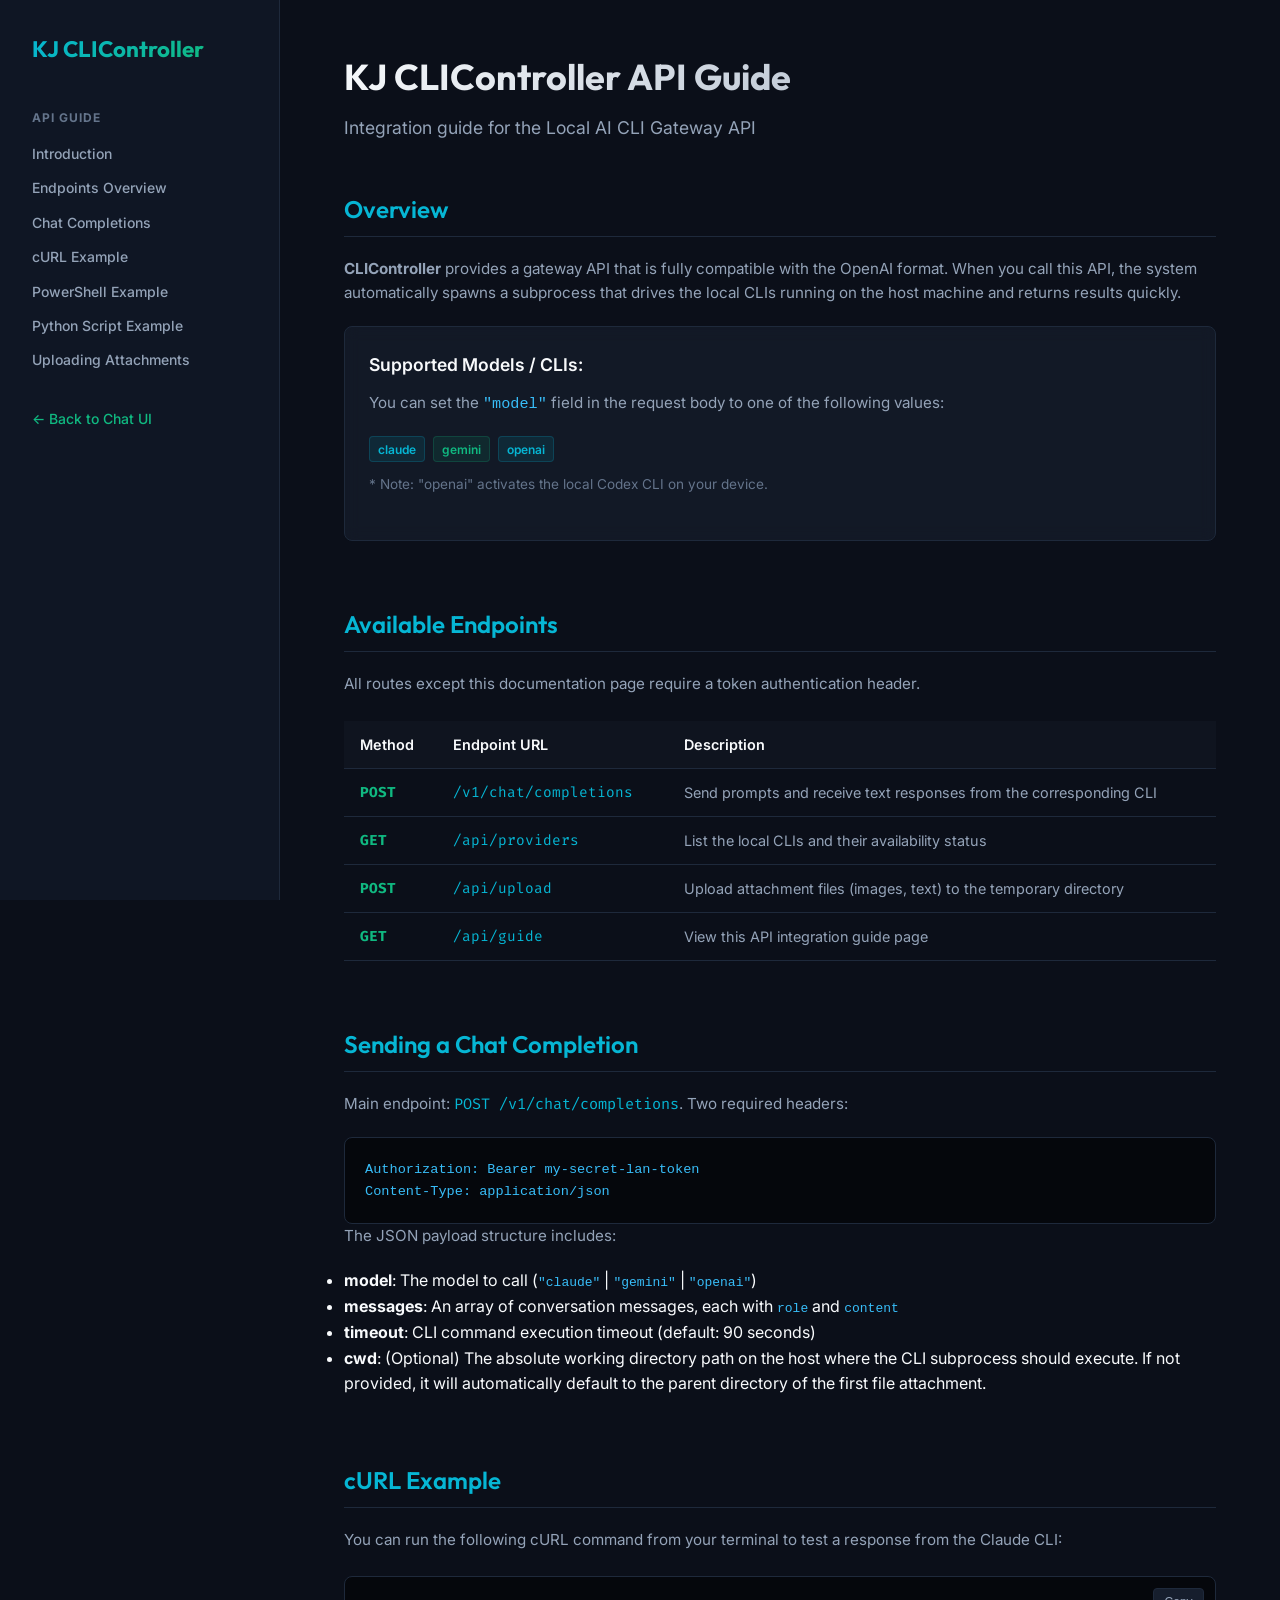
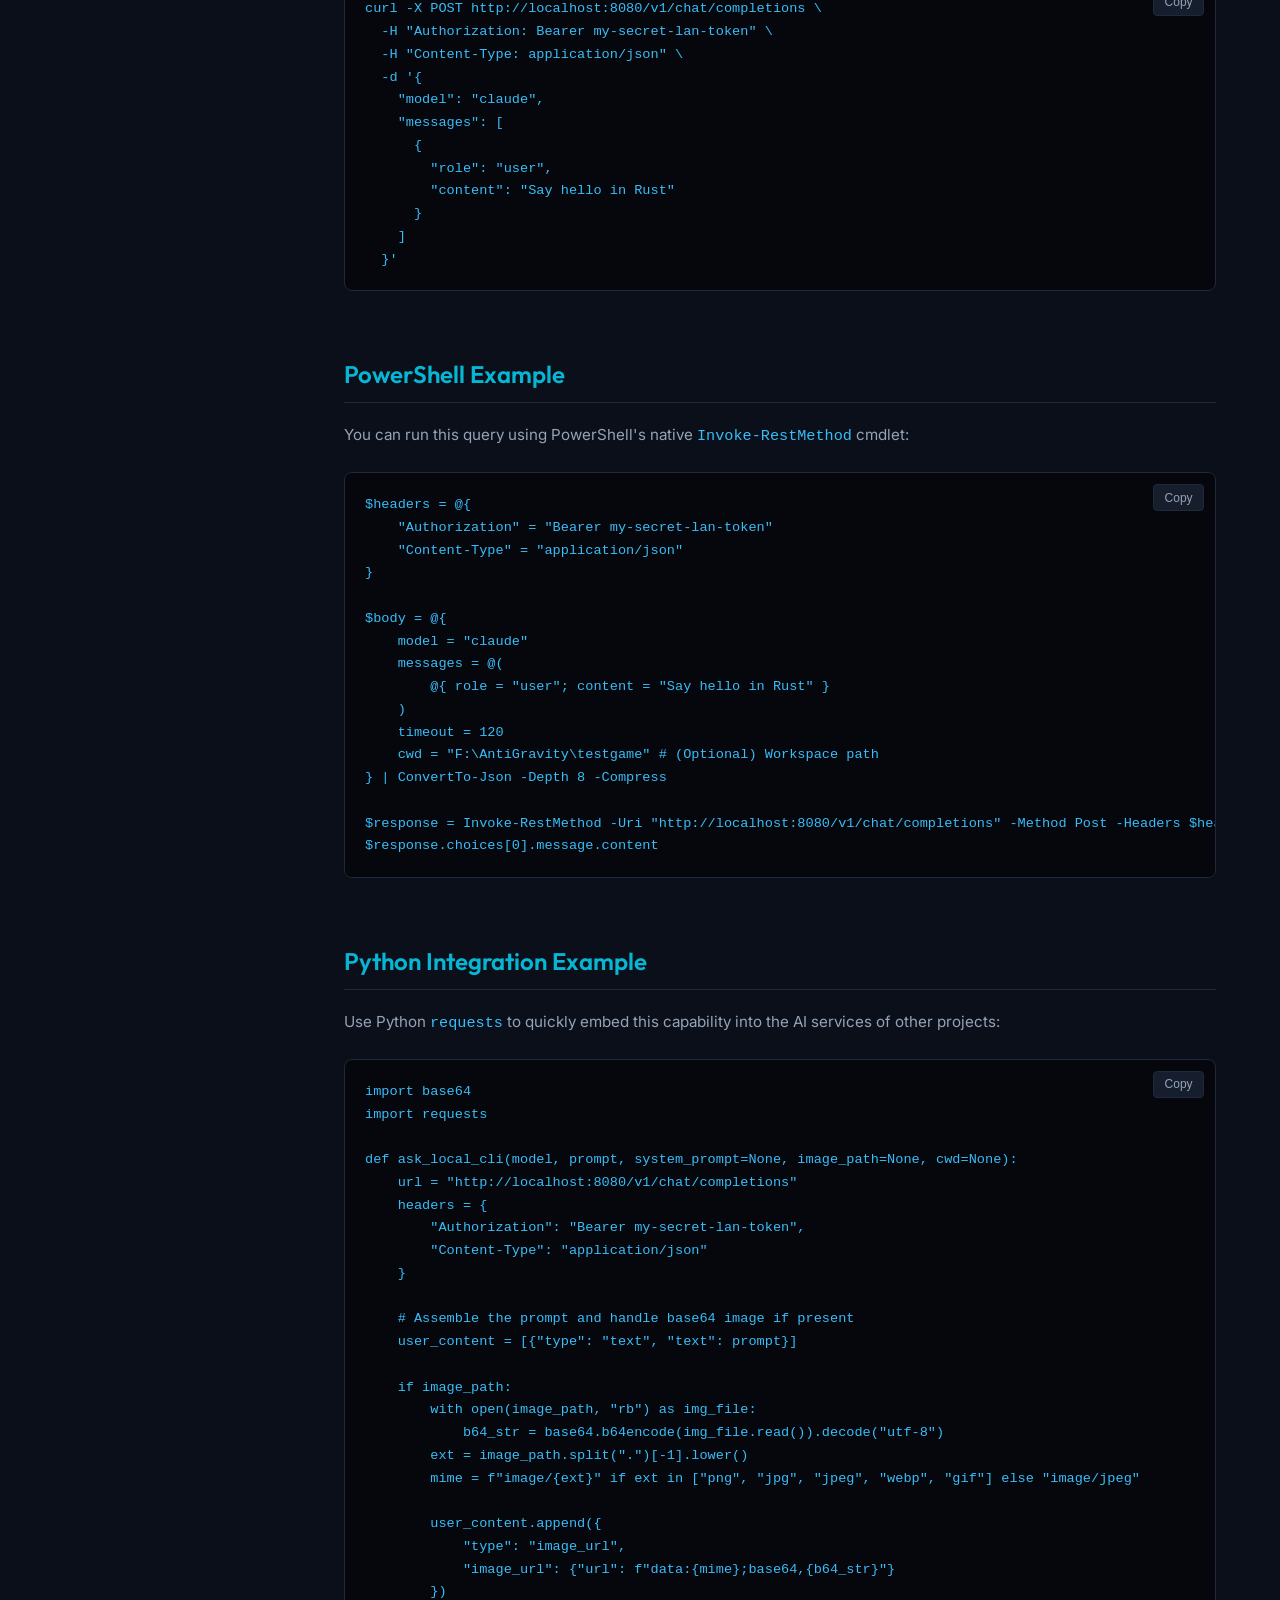
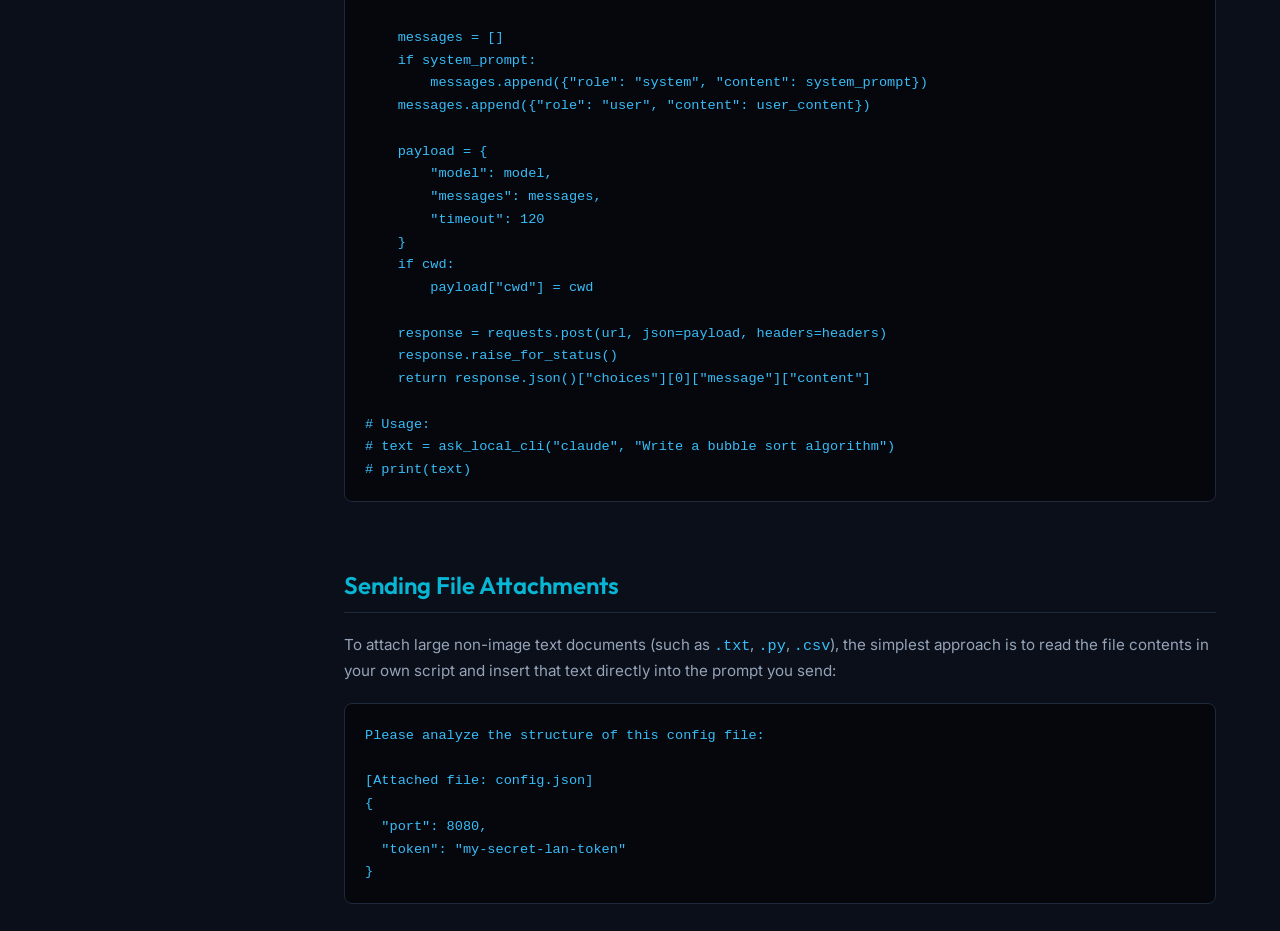
==== static/guide.html @ fc9ebfde "initial commit: Local AI CLI Gateway with embedded static assets" ====
<!DOCTYPE html>
<html lang="en">
<head>
    <meta charset="UTF-8">
    <meta name="viewport" content="width=device-width, initial-scale=1.0">
    <title>KJ CLIController - API Usage Guide</title>
    <!-- Modern Fonts -->
    <link rel="preconnect" href="https://fonts.googleapis.com">
    <link rel="preconnect" href="https://fonts.gstatic.com" crossorigin>
    <link href="https://fonts.googleapis.com/css2?family=Fira+Code:wght@400;600&family=Inter:wght@400;500;600;700&family=Outfit:wght@600;700&display=swap" rel="stylesheet">
    
    <style>
        :root {
            --bg-main: #0b0f19;
            --bg-sidebar: #0f1624;
            --bg-card: rgba(30, 41, 59, 0.4);
            --border-color: #1e293b;
            --text-primary: #f8fafc;
            --text-secondary: #94a3b8;
            --text-muted: #64748b;
            
            --accent-cyan: #06b6d4;
            --accent-cyan-hover: #0891b2;
            --accent-green: #10b981;
            
            --font-sans: 'Inter', sans-serif;
            --font-display: 'Outfit', sans-serif;
            --font-mono: 'Fira Code', monospace;
        }

        * {
            box-sizing: border-box;
            margin: 0;
            padding: 0;
        }

        body {
            background-color: var(--bg-main);
            color: var(--text-primary);
            font-family: var(--font-sans);
            line-height: 1.6;
            display: flex;
            min-height: 100vh;
        }

        /* ── Sidebar ── */
        .sidebar {
            background-color: var(--bg-sidebar);
            border-right: 1px solid var(--border-color);
            width: 280px;
            padding: 2rem;
            position: fixed;
            top: 0;
            bottom: 0;
            left: 0;
            overflow-y: auto;
        }

        .brand {
            margin-bottom: 2.5rem;
        }

        .logo {
            font-family: var(--font-display);
            font-size: 1.4rem;
            font-weight: 700;
            background: linear-gradient(135deg, #06b6d4 0%, #10b981 100%);
            -webkit-background-clip: text;
            -webkit-text-fill-color: transparent;
        }

        .menu-title {
            color: var(--text-muted);
            font-size: 0.75rem;
            font-weight: 700;
            text-transform: uppercase;
            letter-spacing: 0.08em;
            margin-bottom: 1rem;
        }

        .nav-links {
            display: flex;
            flex-direction: column;
            gap: 0.75rem;
        }

        .nav-link {
            color: var(--text-secondary);
            text-decoration: none;
            font-size: 0.875rem;
            font-weight: 500;
            transition: color 0.2s ease;
        }

        .nav-link:hover {
            color: var(--accent-cyan);
        }

        /* ── Main Content Space ── */
        .main-content {
            margin-left: 280px;
            padding: 3rem 4rem;
            max-width: 1000px;
            width: calc(100% - 280px);
        }

        h1 {
            font-family: var(--font-display);
            font-size: 2.25rem;
            font-weight: 700;
            margin-bottom: 0.5rem;
            background: linear-gradient(135deg, #f8fafc 0%, #94a3b8 100%);
            -webkit-background-clip: text;
            -webkit-text-fill-color: transparent;
        }

        .subtitle {
            color: var(--text-secondary);
            font-size: 1.1rem;
            margin-bottom: 3rem;
        }

        section {
            margin-bottom: 4rem;
            scroll-margin-top: 2rem;
        }

        h2 {
            font-family: var(--font-display);
            font-size: 1.5rem;
            font-weight: 600;
            margin-bottom: 1.25rem;
            border-bottom: 1px solid var(--border-color);
            padding-bottom: 0.5rem;
            color: var(--accent-cyan);
        }

        p {
            color: var(--text-secondary);
            margin-bottom: 1.25rem;
            font-size: 0.95rem;
        }

        /* ── Cards & Tables ── */
        .card {
            background: var(--bg-card);
            border: 1px solid var(--border-color);
            border-radius: 8px;
            padding: 1.5rem;
            margin-bottom: 1.5rem;
            backdrop-filter: blur(8px);
        }

        .card h3 {
            font-size: 1.1rem;
            font-weight: 600;
            margin-bottom: 0.75rem;
        }

        .badge-list {
            display: flex;
            gap: 0.5rem;
            margin-top: 0.5rem;
        }

        .badge {
            background-color: rgba(6, 182, 212, 0.1);
            border: 1px solid rgba(6, 182, 212, 0.2);
            color: var(--accent-cyan);
            border-radius: 4px;
            font-size: 0.75rem;
            font-weight: 600;
            padding: 0.15rem 0.5rem;
        }

        .badge.green {
            background-color: rgba(16, 185, 129, 0.1);
            border: 1px solid rgba(16, 185, 129, 0.2);
            color: var(--accent-green);
        }

        /* ── Code Blocks ── */
        .code-container {
            position: relative;
            margin: 1.5rem 0;
        }

        pre {
            background-color: #05070c;
            border: 1px solid var(--border-color);
            border-radius: 8px;
            padding: 1.25rem;
            overflow-x: auto;
            font-family: var(--font-mono);
            font-size: 0.85rem;
        }

        code {
            color: #38bdf8;
        }

        .copy-btn {
            position: absolute;
            top: 0.75rem;
            right: 0.75rem;
            background: rgba(30, 41, 59, 0.7);
            border: 1px solid var(--border-color);
            color: var(--text-secondary);
            border-radius: 4px;
            padding: 0.35rem 0.65rem;
            font-size: 0.75rem;
            cursor: pointer;
            transition: all 0.2s ease;
        }

        .copy-btn:hover {
            color: var(--text-primary);
            background: var(--border-color);
        }

        /* Table formatting */
        table {
            width: 100%;
            border-collapse: collapse;
            margin: 1.5rem 0;
        }

        th, td {
            text-align: left;
            padding: 0.75rem 1rem;
            border-bottom: 1px solid var(--border-color);
            font-size: 0.9rem;
        }

        th {
            color: var(--text-primary);
            font-weight: 600;
            background-color: rgba(30, 41, 59, 0.2);
        }

        td {
            color: var(--text-secondary);
        }

        .method {
            font-family: var(--font-mono);
            font-weight: 700;
            color: var(--accent-green);
        }

        .url {
            font-family: var(--font-mono);
            color: var(--accent-cyan);
        }
    </style>
</head>
<body>

    <!-- ── Sidebar Navigation ── -->
    <div class="sidebar">
        <div class="brand">
            <span class="logo">KJ CLIController</span>
        </div>
        <div class="menu-title">API Guide</div>
        <div class="nav-links">
            <a href="#intro" class="nav-link">Introduction</a>
            <a href="#endpoints" class="nav-link">Endpoints Overview</a>
            <a href="#chat-completions" class="nav-link">Chat Completions</a>
            <a href="#curl-example" class="nav-link">cURL Example</a>
            <a href="#powershell-example" class="nav-link">PowerShell Example</a>
            <a href="#python-example" class="nav-link">Python Script Example</a>
            <a href="#file-attachments" class="nav-link">Uploading Attachments</a>
            <a href="/" class="nav-link" style="margin-top: 1.5rem; color: var(--accent-green);">← Back to Chat UI</a>
        </div>
    </div>

    <!-- ── Main Documentation Area ── -->
    <div class="main-content">
        <h1>KJ CLIController API Guide</h1>
        <div class="subtitle">Integration guide for the Local AI CLI Gateway API</div>

        <!-- ── Section: Intro ── -->
        <section id="intro">
            <h2>Overview</h2>
            <p>
                <strong>CLIController</strong> provides a gateway API that is fully compatible with the OpenAI format. When you call this API, the system automatically spawns a subprocess that drives the local CLIs running on the host machine and returns results quickly.
            </p>
            <div class="card">
                <h3>Supported Models / CLIs:</h3>
                <p>You can set the <code>"model"</code> field in the request body to one of the following values:</p>
                <div class="badge-list">
                    <span class="badge">claude</span>
                    <span class="badge green">gemini</span>
                    <span class="badge">openai</span>
                </div>
                <p style="margin-top: 0.75rem; font-size: 0.85rem; color: var(--text-muted);">
                    * Note: "openai" activates the local Codex CLI on your device.
                </p>
            </div>
        </section>

        <!-- ── Section: Endpoints ── -->
        <section id="endpoints">
            <h2>Available Endpoints</h2>
            <p>All routes except this documentation page require a token authentication header.</p>
            <table>
                <thead>
                    <tr>
                        <th>Method</th>
                        <th>Endpoint URL</th>
                        <th>Description</th>
                    </tr>
                </thead>
                <tbody>
                    <tr>
                        <td class="method">POST</td>
                        <td class="url">/v1/chat/completions</td>
                        <td>Send prompts and receive text responses from the corresponding CLI</td>
                    </tr>
                    <tr>
                        <td class="method">GET</td>
                        <td class="url">/api/providers</td>
                        <td>List the local CLIs and their availability status</td>
                    </tr>
                    <tr>
                        <td class="method">POST</td>
                        <td class="url">/api/upload</td>
                        <td>Upload attachment files (images, text) to the temporary directory</td>
                    </tr>
                    <tr>
                        <td class="method">GET</td>
                        <td class="url">/api/guide</td>
                        <td>View this API integration guide page</td>
                    </tr>
                </tbody>
            </table>
        </section>

        <!-- ── Section: Chat Completions ── -->
        <section id="chat-completions">
            <h2>Sending a Chat Completion</h2>
            <p>
                Main endpoint: <code class="url">POST /v1/chat/completions</code>. Two required headers:
            </p>
            <pre><code>Authorization: Bearer my-secret-lan-token
Content-Type: application/json</code></pre>
            <p>The JSON payload structure includes:</p>
            <ul>
                <li><strong>model</strong>: The model to call (<code>"claude"</code> | <code>"gemini"</code> | <code>"openai"</code>)</li>
                <li><strong>messages</strong>: An array of conversation messages, each with <code>role</code> and <code>content</code></li>
                <li><strong>timeout</strong>: CLI command execution timeout (default: 90 seconds)</li>
                <li><strong>cwd</strong>: (Optional) The absolute working directory path on the host where the CLI subprocess should execute. If not provided, it will automatically default to the parent directory of the first file attachment.</li>
            </ul>
        </section>

        <!-- ── Section: cURL Example ── -->
        <section id="curl-example">
            <h2>cURL Example</h2>
            <p>You can run the following cURL command from your terminal to test a response from the Claude CLI:</p>
            
            <div class="code-container">
                <button class="copy-btn" onclick="copyCode('curl-code')">Copy</button>
                <pre><code id="curl-code">curl -X POST http://localhost:8080/v1/chat/completions \
  -H "Authorization: Bearer my-secret-lan-token" \
  -H "Content-Type: application/json" \
  -d '{
    "model": "claude",
    "messages": [
      {
        "role": "user",
        "content": "Say hello in Rust"
      }
    ]
  }'</code></pre>
            </div>
        </section>

        <!-- ── Section: PowerShell Example ── -->
        <section id="powershell-example">
            <h2>PowerShell Example</h2>
            <p>You can run this query using PowerShell's native <code>Invoke-RestMethod</code> cmdlet:</p>
            
            <div class="code-container">
                <button class="copy-btn" onclick="copyCode('powershell-code')">Copy</button>
                <pre><code id="powershell-code">$headers = @{
    "Authorization" = "Bearer my-secret-lan-token"
    "Content-Type" = "application/json"
}

$body = @{
    model = "claude"
    messages = @(
        @{ role = "user"; content = "Say hello in Rust" }
    )
    timeout = 120
    cwd = "F:\AntiGravity\testgame" # (Optional) Workspace path
} | ConvertTo-Json -Depth 8 -Compress

$response = Invoke-RestMethod -Uri "http://localhost:8080/v1/chat/completions" -Method Post -Headers $headers -Body $body
$response.choices[0].message.content</code></pre>
            </div>
        </section>

        <!-- ── Section: Python Example ── -->
        <section id="python-example">
            <h2>Python Integration Example</h2>
            <p>Use Python <code>requests</code> to quickly embed this capability into the AI services of other projects:</p>

            <div class="code-container">
                <button class="copy-btn" onclick="copyCode('python-code')">Copy</button>
                <pre><code id="python-code">import base64
import requests

def ask_local_cli(model, prompt, system_prompt=None, image_path=None, cwd=None):
    url = "http://localhost:8080/v1/chat/completions"
    headers = {
        "Authorization": "Bearer my-secret-lan-token",
        "Content-Type": "application/json"
    }
    
    # Assemble the prompt and handle base64 image if present
    user_content = [{"type": "text", "text": prompt}]
    
    if image_path:
        with open(image_path, "rb") as img_file:
            b64_str = base64.b64encode(img_file.read()).decode("utf-8")
        ext = image_path.split(".")[-1].lower()
        mime = f"image/{ext}" if ext in ["png", "jpg", "jpeg", "webp", "gif"] else "image/jpeg"
        
        user_content.append({
            "type": "image_url",
            "image_url": {"url": f"data:{mime};base64,{b64_str}"}
        })
        
    messages = []
    if system_prompt:
        messages.append({"role": "system", "content": system_prompt})
    messages.append({"role": "user", "content": user_content})
    
    payload = {
        "model": model,
        "messages": messages,
        "timeout": 120
    }
    if cwd:
        payload["cwd"] = cwd
    
    response = requests.post(url, json=payload, headers=headers)
    response.raise_for_status()
    return response.json()["choices"][0]["message"]["content"]

# Usage:
# text = ask_local_cli("claude", "Write a bubble sort algorithm")
# print(text)</code></pre>
            </div>
        </section>

        <!-- ── Section: Attachments ── -->
        <section id="file-attachments">
            <h2>Sending File Attachments</h2>
            <p>
                To attach large non-image text documents (such as <code>.txt</code>, <code>.py</code>, <code>.csv</code>), the simplest approach is to read the file contents in your own script and insert that text directly into the prompt you send:
            </p>
            <pre><code>Please analyze the structure of this config file:

[Attached file: config.json]
{
  "port": 8080,
  "token": "my-secret-lan-token"
}</code></pre>
        </section>
    </div>

    <!-- Copy action helper -->
    <script>
        function copyCode(elementId) {
            const codeText = document.getElementById(elementId).innerText;
            navigator.clipboard.writeText(codeText).then(() => {
                const btn = document.querySelector(`[onclick="copyCode('${elementId}')"]`);
                const originalText = btn.innerText;
                btn.innerText = "Copied!";
                btn.style.color = "var(--accent-green)";
                setTimeout(() => {
                    btn.innerText = originalText;
                    btn.style.color = "var(--text-secondary)";
                }, 2000);
            });
        }
    </script>
</body>
</html>
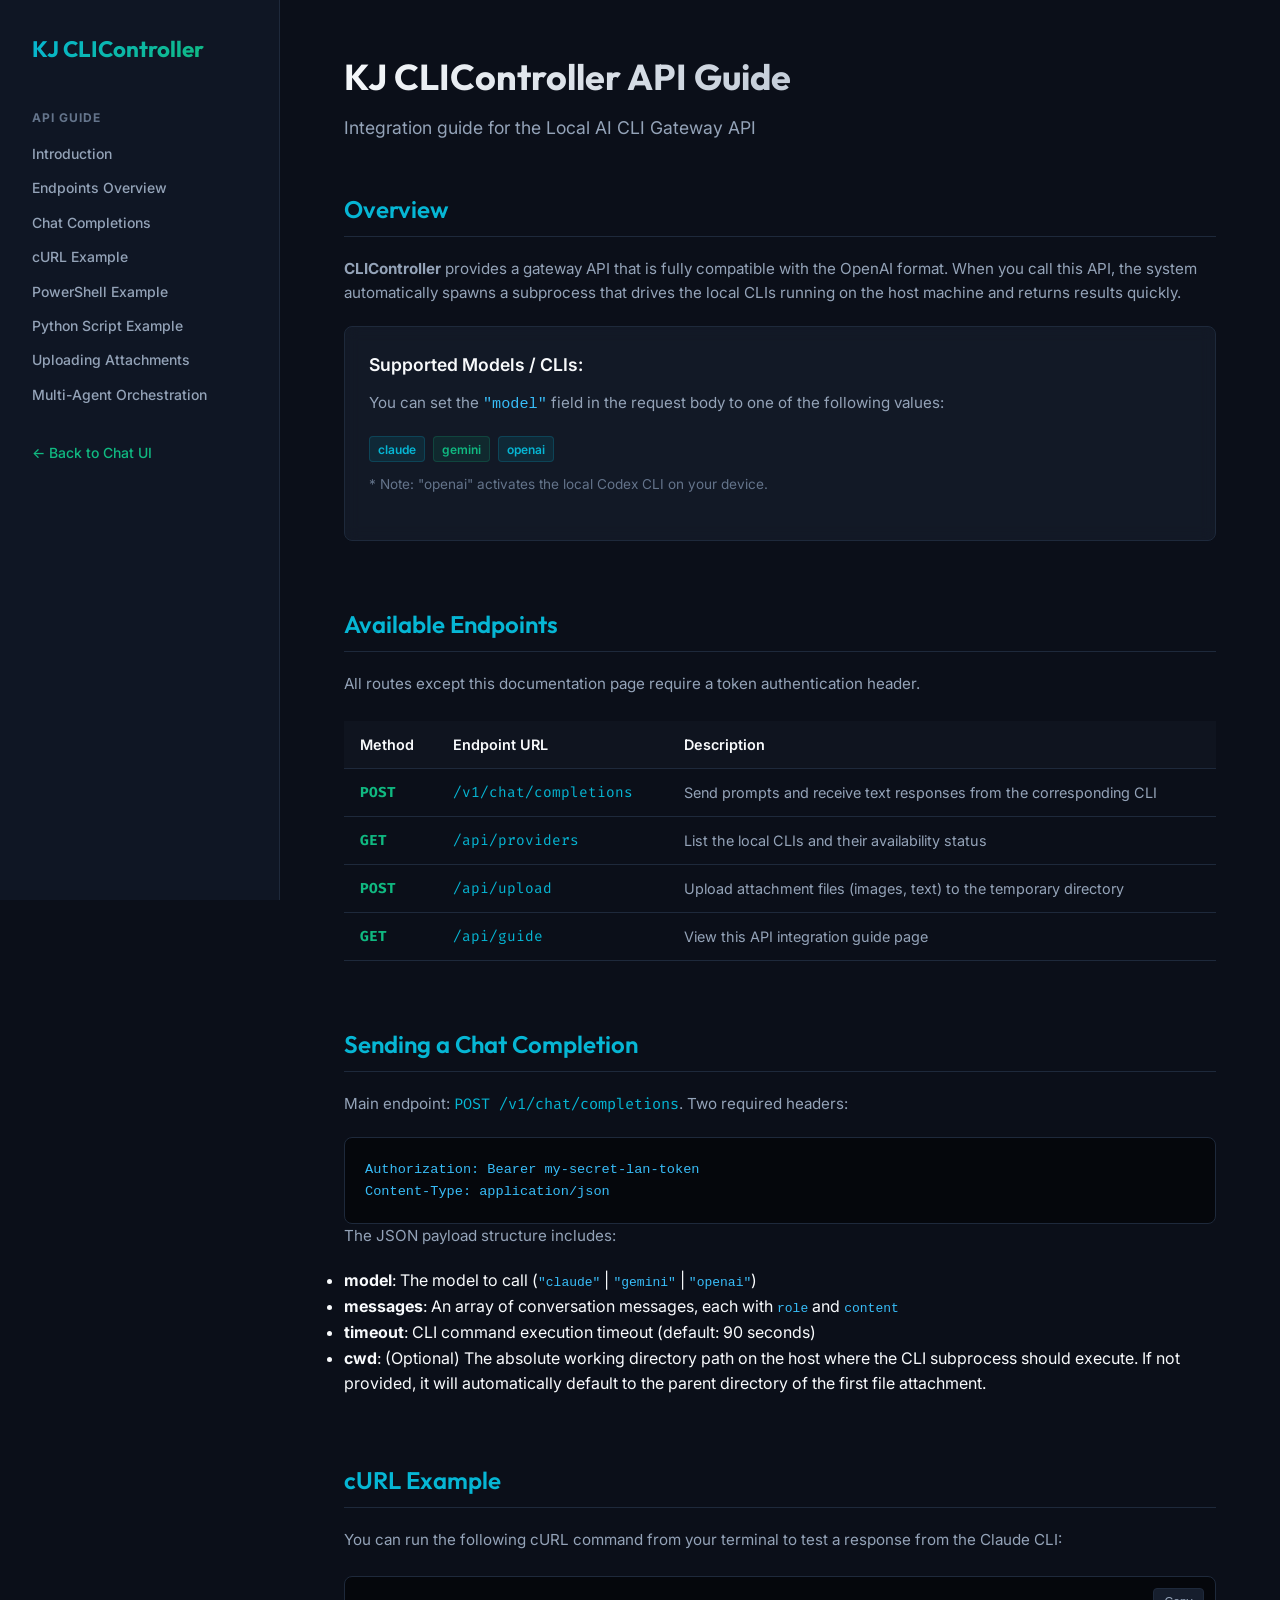
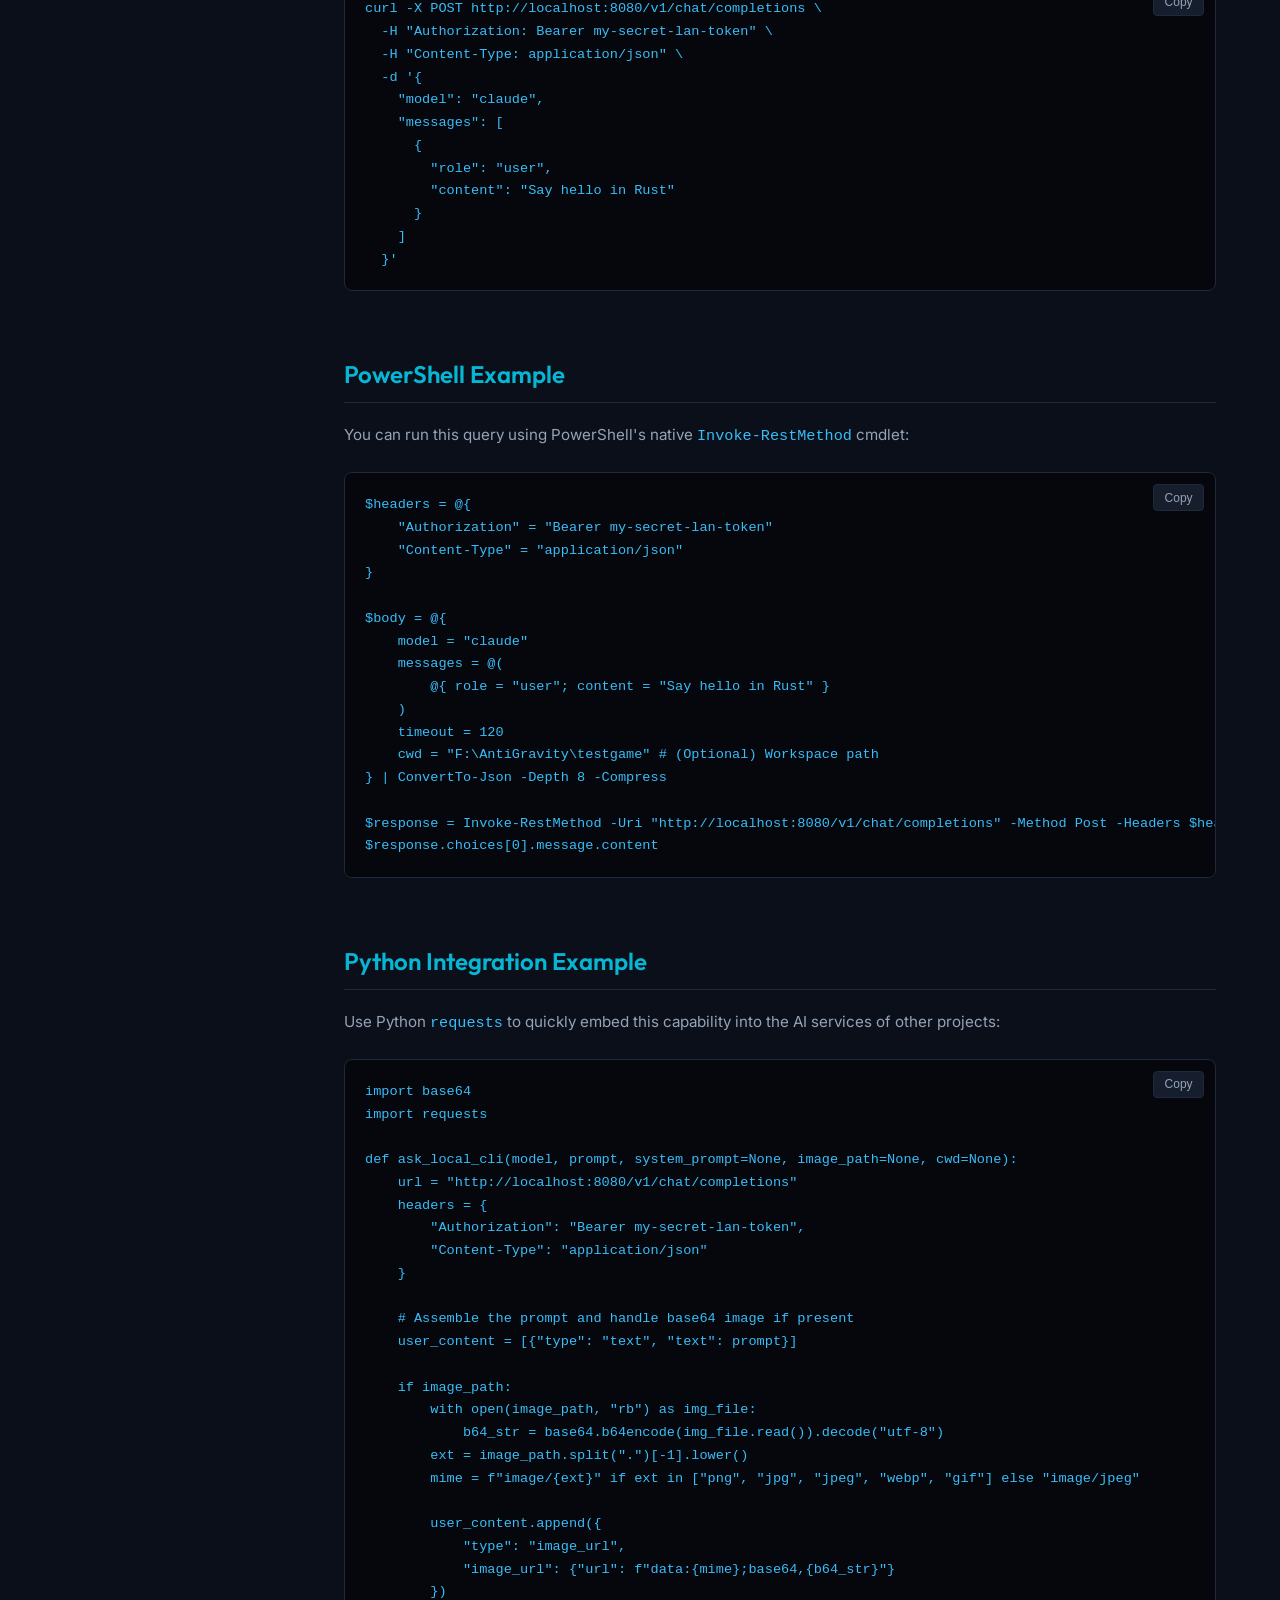
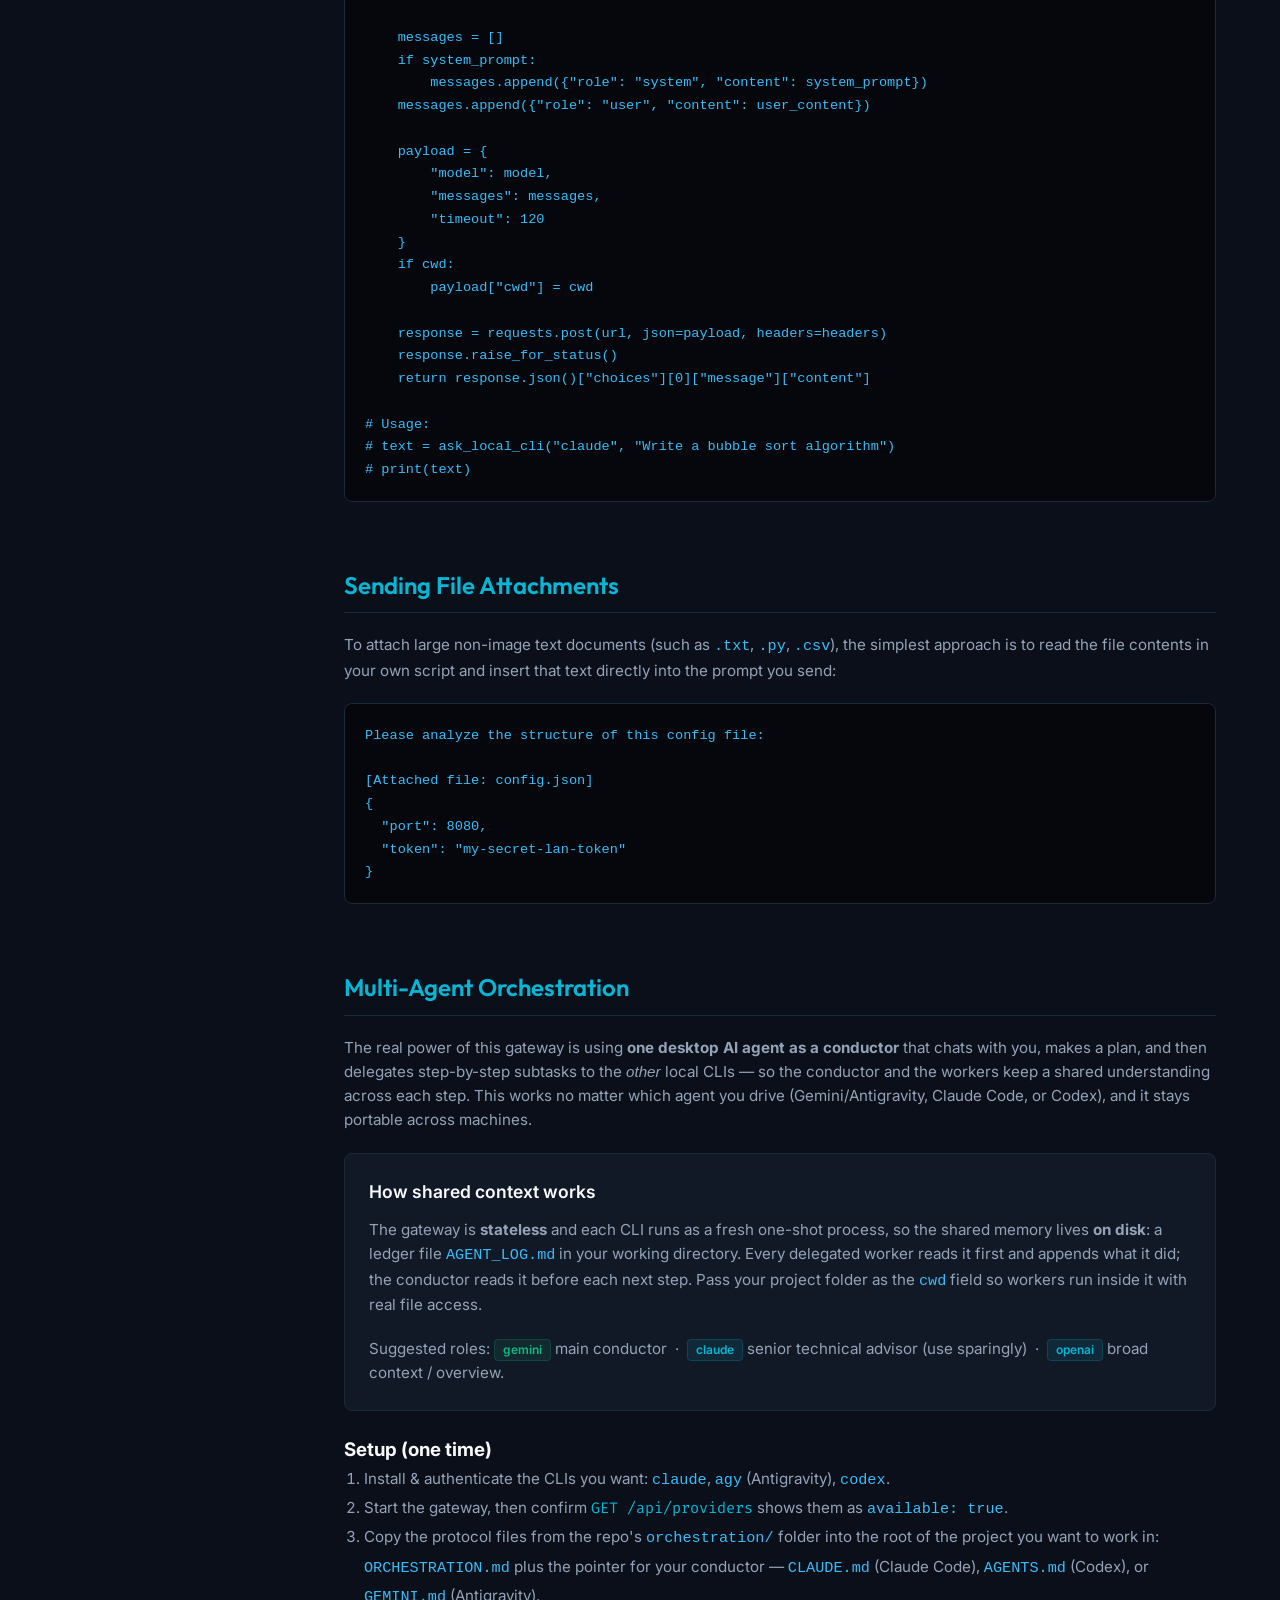
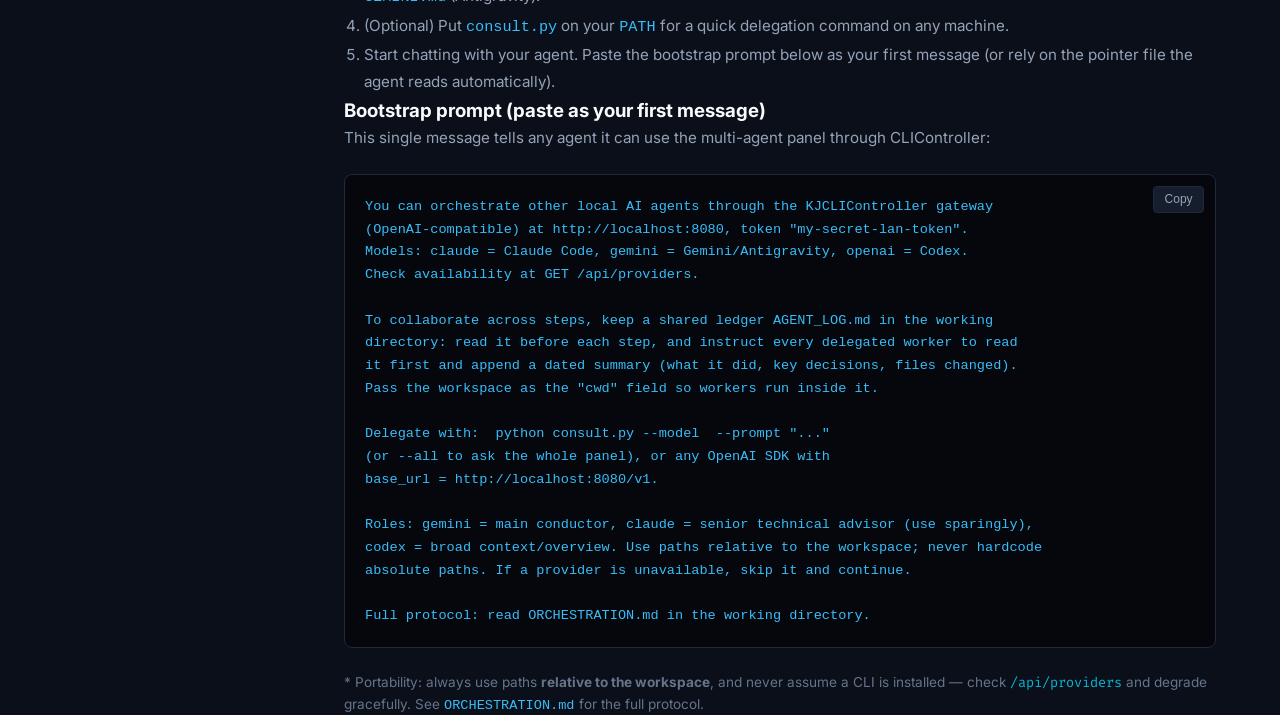
==== commit 7d2c1783: "Add multi-agent orchestration protocol, guide section, and bootstrap Add orchestration/ with a tool-" ====
--- a/static/guide.html
+++ b/static/guide.html
@@ -270,7 +270,8 @@
             <a href="#powershell-example" class="nav-link">PowerShell Example</a>
             <a href="#python-example" class="nav-link">Python Script Example</a>
             <a href="#file-attachments" class="nav-link">Uploading Attachments</a>
-            <a href="/" class="nav-link" style="margin-top: 1.5rem; color: var(--accent-green);">← Back to Chat UI</a>
+            <a href="#multi-agent" class="nav-link">Multi-Agent Orchestration</a>
+            <a href="/chat" class="nav-link" style="margin-top: 1.5rem; color: var(--accent-green);">← Back to Chat UI</a>
         </div>
     </div>
 
@@ -469,6 +470,62 @@
   "token": "my-secret-lan-token"
 }</code></pre>
         </section>
+
+        <!-- ── Section: Multi-Agent Orchestration ── -->
+        <section id="multi-agent">
+            <h2>Multi-Agent Orchestration</h2>
+            <p>
+                The real power of this gateway is using <strong>one desktop AI agent as a conductor</strong> that chats with you, makes a plan, and then delegates step-by-step subtasks to the <em>other</em> local CLIs — so the conductor and the workers keep a shared understanding across each step. This works no matter which agent you drive (Gemini/Antigravity, Claude Code, or Codex), and it stays portable across machines.
+            </p>
+
+            <div class="card">
+                <h3>How shared context works</h3>
+                <p>
+                    The gateway is <strong>stateless</strong> and each CLI runs as a fresh one-shot process, so the shared memory lives <strong>on disk</strong>: a ledger file <code>AGENT_LOG.md</code> in your working directory. Every delegated worker reads it first and appends what it did; the conductor reads it before each next step. Pass your project folder as the <code>cwd</code> field so workers run inside it with real file access.
+                </p>
+                <p style="margin-bottom: 0;">
+                    Suggested roles: <span class="badge green">gemini</span> main conductor &nbsp;·&nbsp; <span class="badge">claude</span> senior technical advisor (use sparingly) &nbsp;·&nbsp; <span class="badge">openai</span> broad context / overview.
+                </p>
+            </div>
+
+            <h3>Setup (one time)</h3>
+            <ol style="color: var(--text-secondary); font-size: 0.95rem; line-height: 1.8; padding-left: 1.25rem;">
+                <li>Install &amp; authenticate the CLIs you want: <code>claude</code>, <code>agy</code> (Antigravity), <code>codex</code>.</li>
+                <li>Start the gateway, then confirm <code class="url">GET /api/providers</code> shows them as <code>available: true</code>.</li>
+                <li>Copy the protocol files from the repo's <code>orchestration/</code> folder into the root of the project you want to work in: <code>ORCHESTRATION.md</code> plus the pointer for your conductor — <code>CLAUDE.md</code> (Claude Code), <code>AGENTS.md</code> (Codex), or <code>GEMINI.md</code> (Antigravity).</li>
+                <li>(Optional) Put <code>consult.py</code> on your <code>PATH</code> for a quick delegation command on any machine.</li>
+                <li>Start chatting with your agent. Paste the bootstrap prompt below as your first message (or rely on the pointer file the agent reads automatically).</li>
+            </ol>
+
+            <h3>Bootstrap prompt (paste as your first message)</h3>
+            <p>This single message tells any agent it can use the multi-agent panel through CLIController:</p>
+            <div class="code-container">
+                <button class="copy-btn" onclick="copyCode('bootstrap-code')">Copy</button>
+                <pre><code id="bootstrap-code">You can orchestrate other local AI agents through the KJCLIController gateway
+(OpenAI-compatible) at http://localhost:8080, token "my-secret-lan-token".
+Models: claude = Claude Code, gemini = Gemini/Antigravity, openai = Codex.
+Check availability at GET /api/providers.
+
+To collaborate across steps, keep a shared ledger AGENT_LOG.md in the working
+directory: read it before each step, and instruct every delegated worker to read
+it first and append a dated summary (what it did, key decisions, files changed).
+Pass the workspace as the "cwd" field so workers run inside it.
+
+Delegate with:  python consult.py --model <claude|gemini|openai> --prompt "..."
+(or --all to ask the whole panel), or any OpenAI SDK with
+base_url = http://localhost:8080/v1.
+
+Roles: gemini = main conductor, claude = senior technical advisor (use sparingly),
+codex = broad context/overview. Use paths relative to the workspace; never hardcode
+absolute paths. If a provider is unavailable, skip it and continue.
+
+Full protocol: read ORCHESTRATION.md in the working directory.</code></pre>
+            </div>
+
+            <p style="font-size: 0.85rem; color: var(--text-muted);">
+                * Portability: always use paths <strong>relative to the workspace</strong>, and never assume a CLI is installed — check <code class="url">/api/providers</code> and degrade gracefully. See <code>ORCHESTRATION.md</code> for the full protocol.
+            </p>
+        </section>
     </div>
 
     <!-- Copy action helper -->
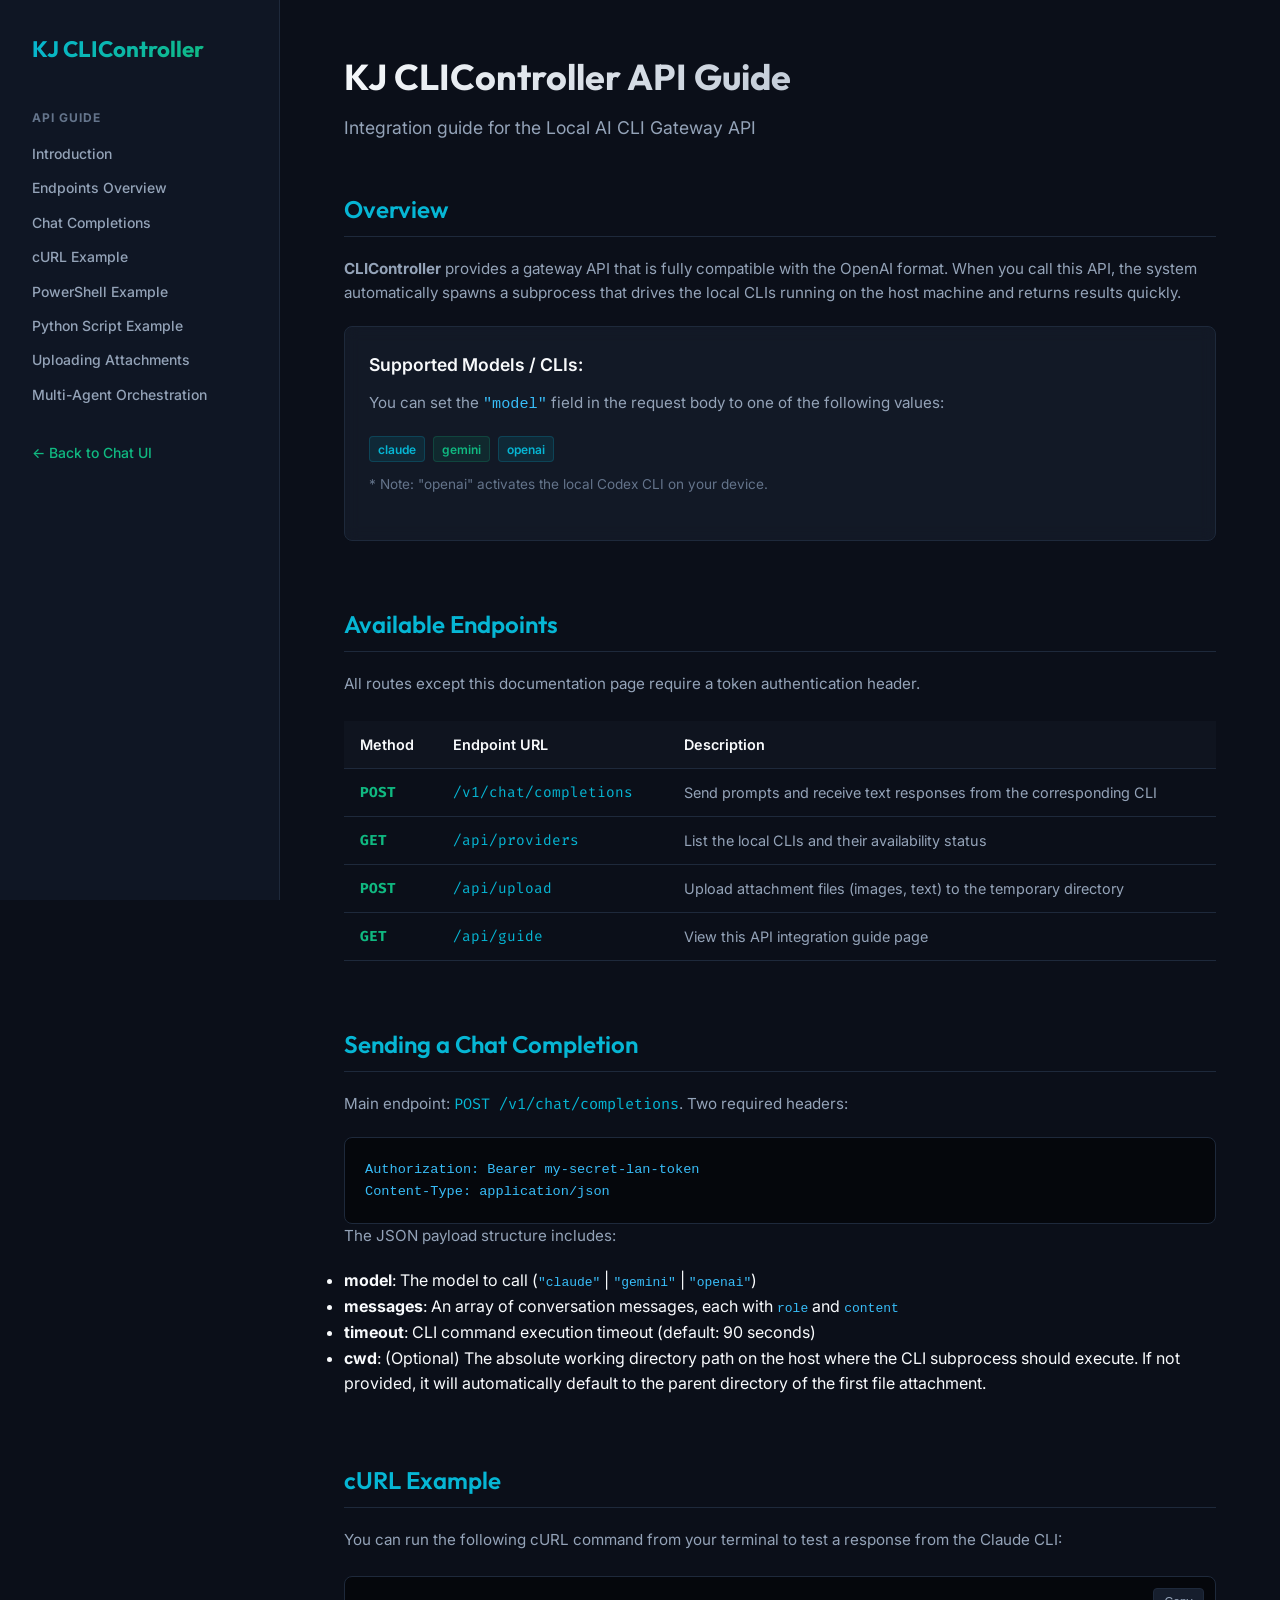
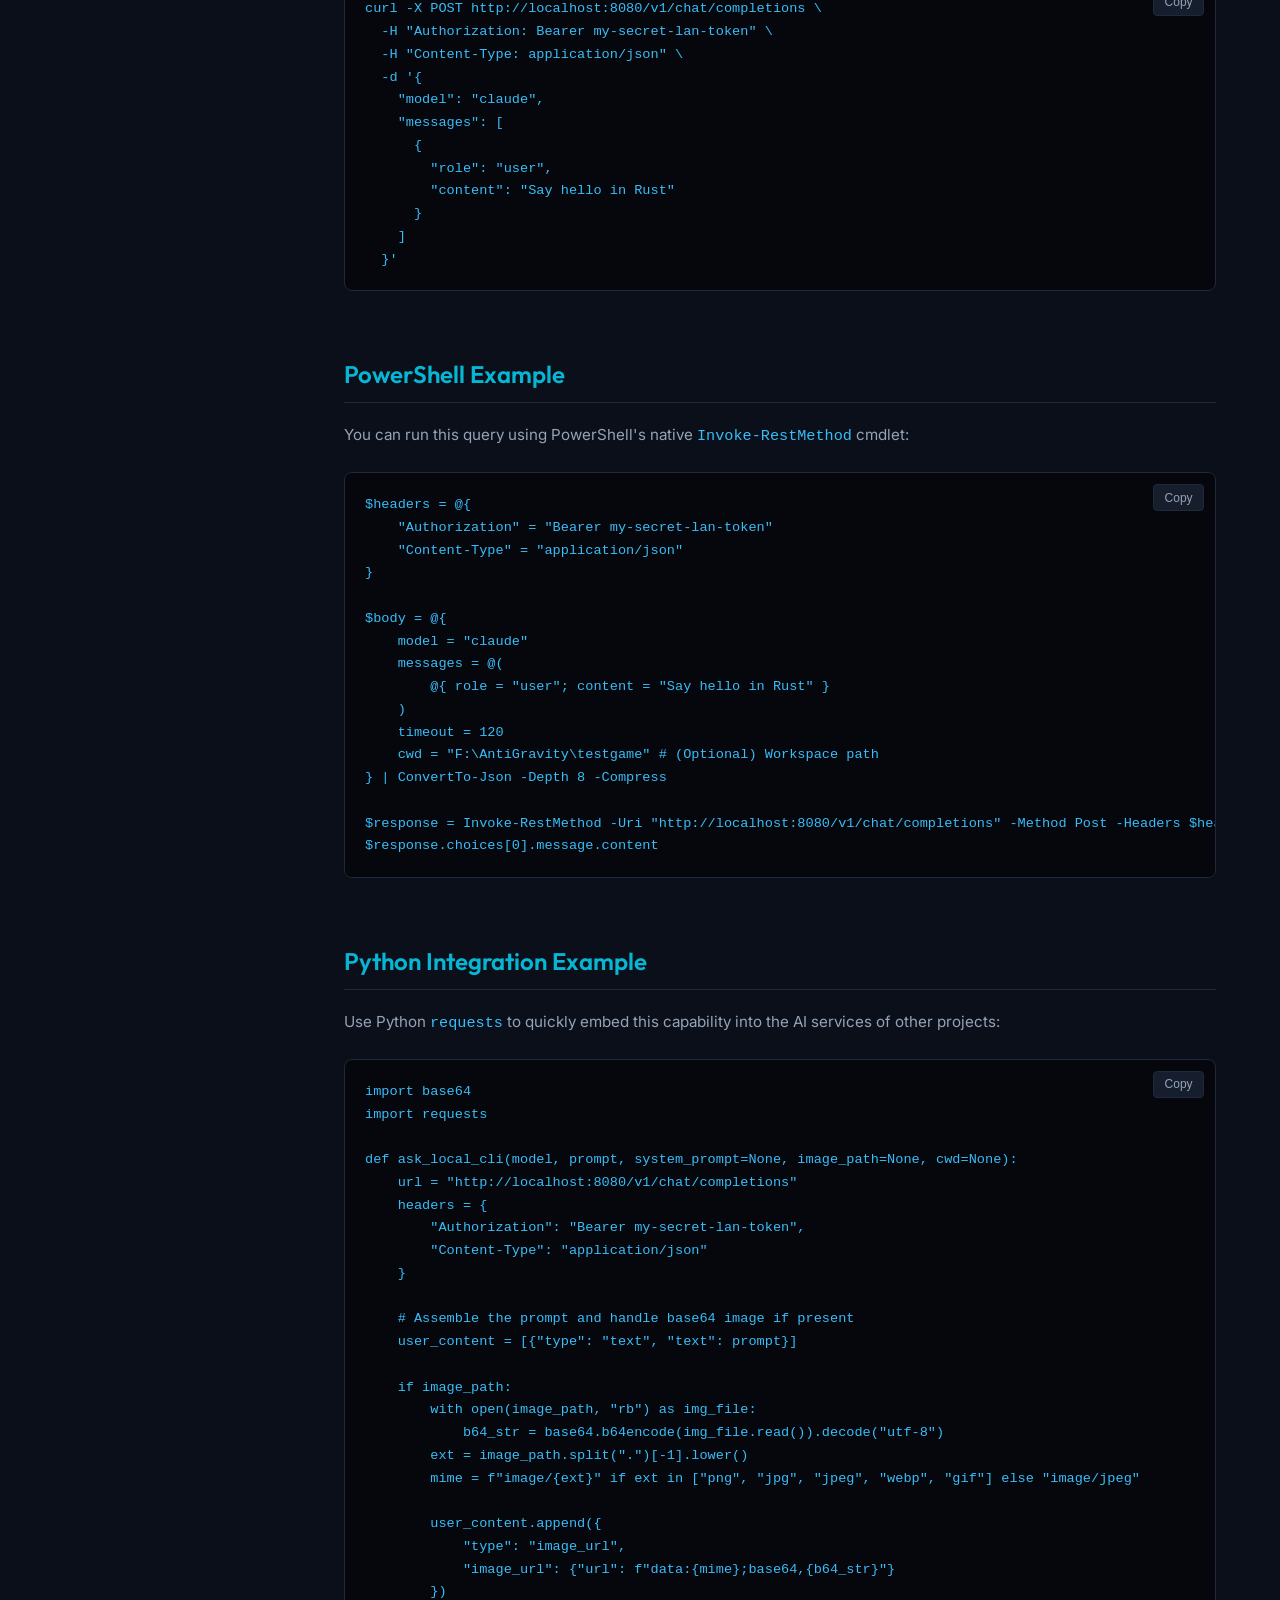
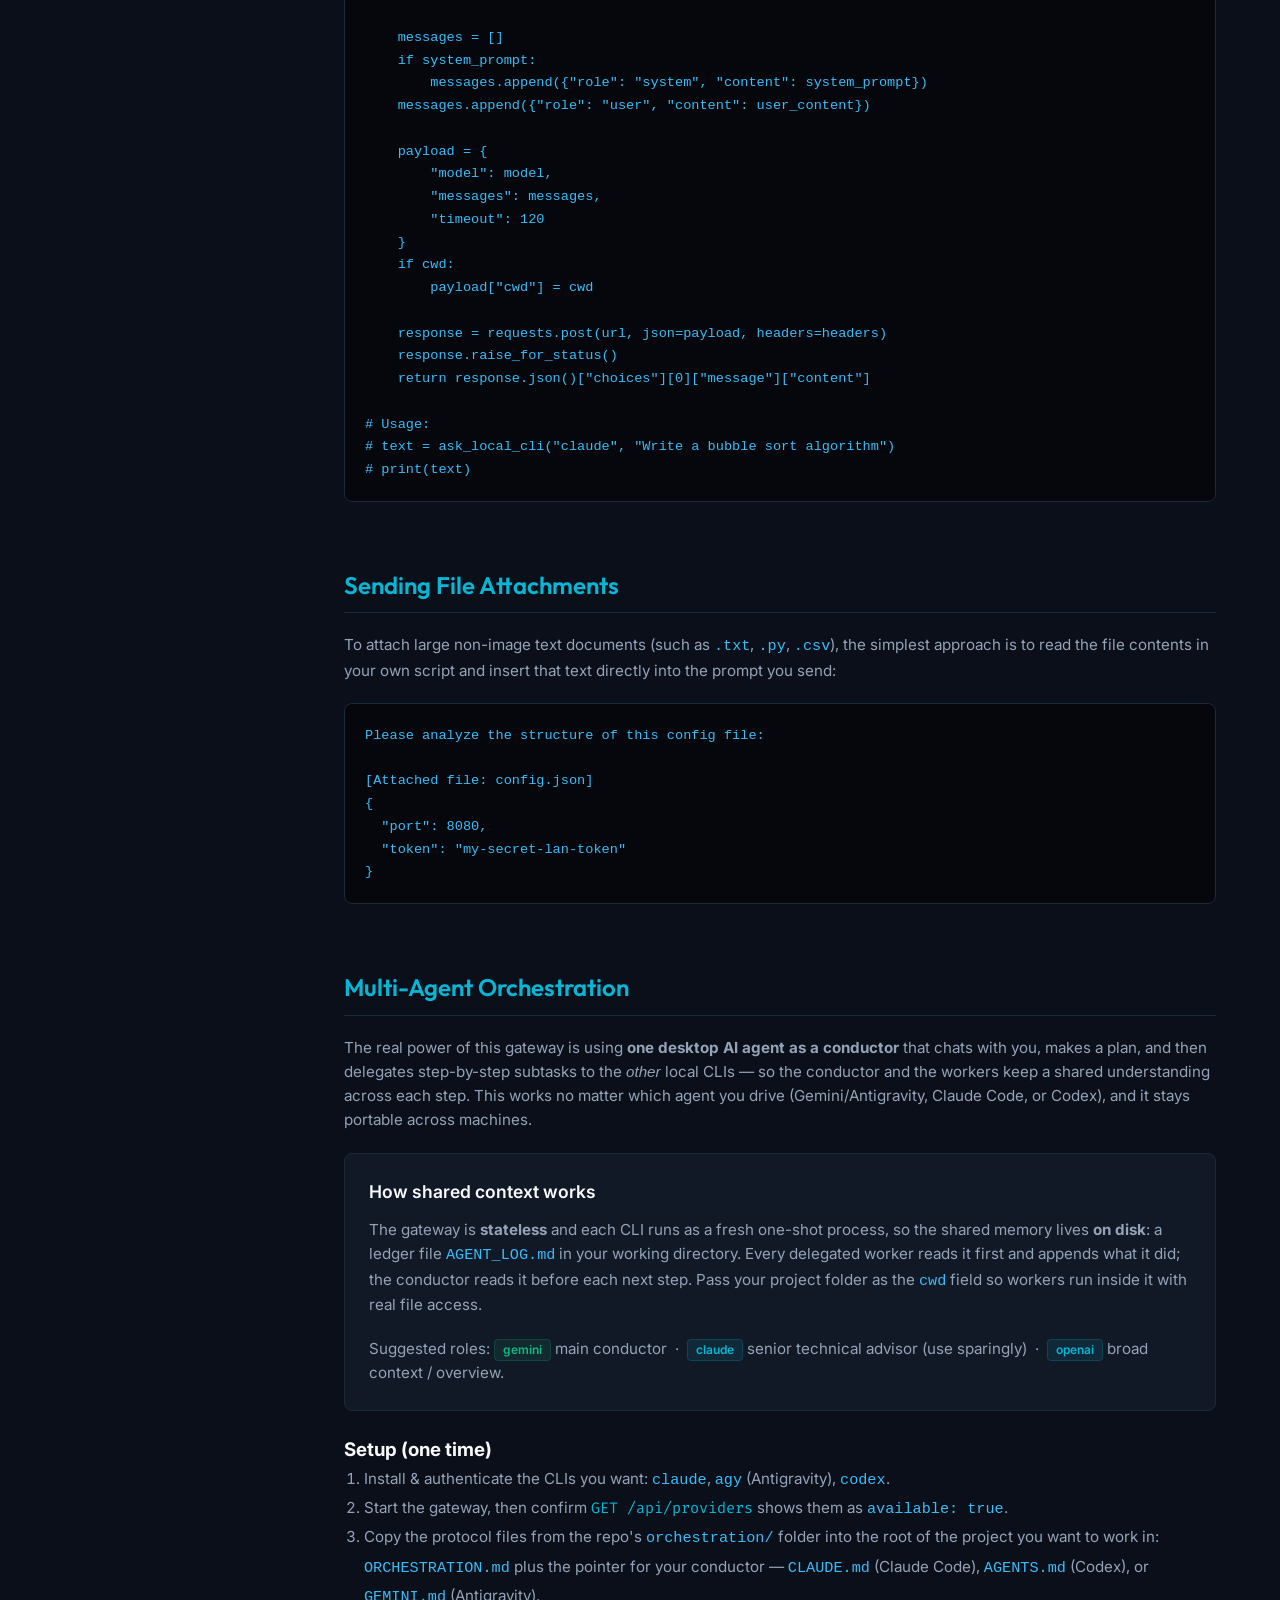
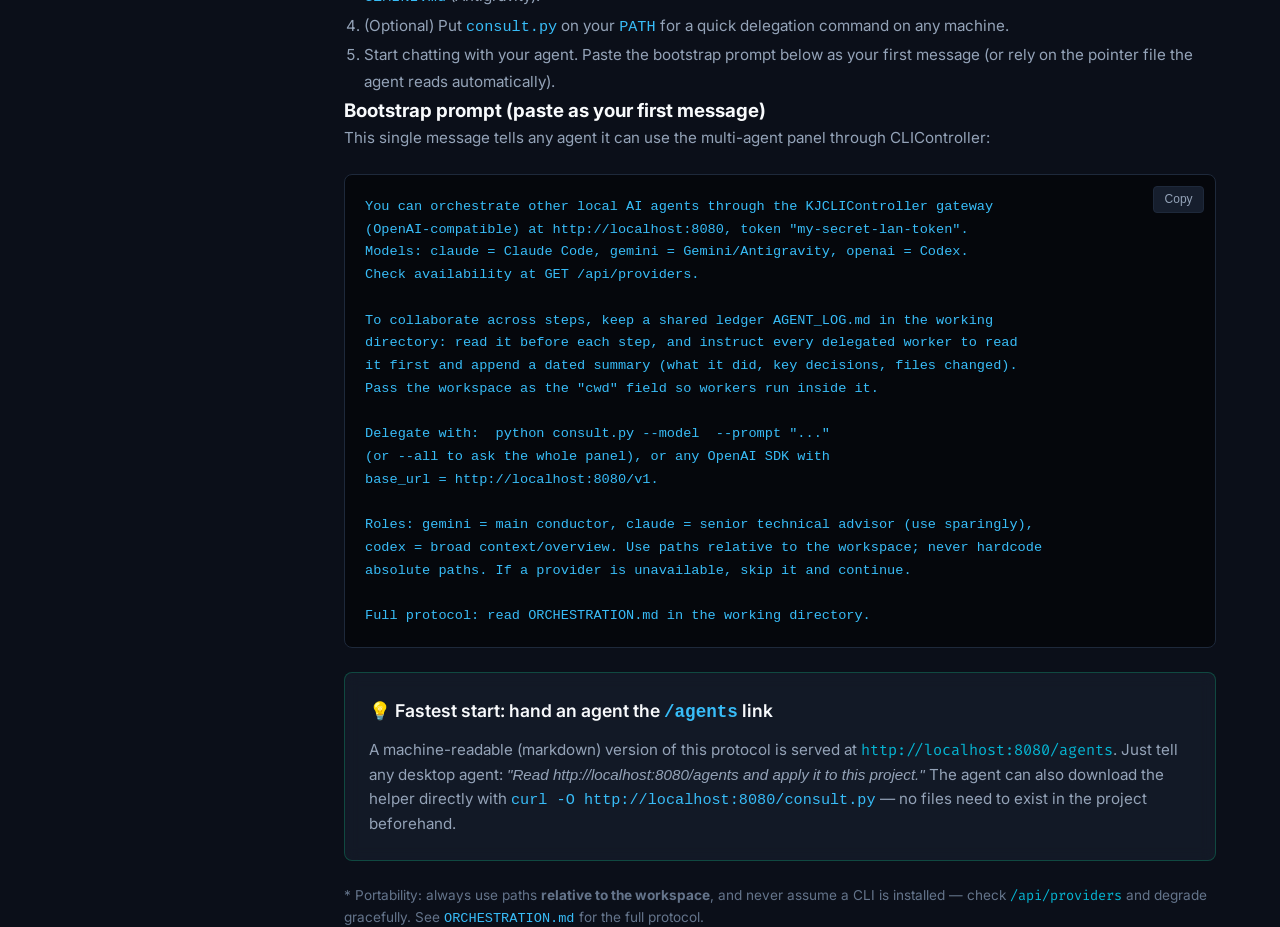
==== commit f86d9bd4: "Serve agent bootstrap at /agents and helper at /consult.py Add a short, memorable /agents route retu" ====
--- a/static/guide.html
+++ b/static/guide.html
@@ -522,6 +522,17 @@
 Full protocol: read ORCHESTRATION.md in the working directory.</code></pre>
             </div>
 
+            <div class="card" style="border-color: rgba(16,185,129,0.3);">
+                <h3>💡 Fastest start: hand an agent the <code>/agents</code> link</h3>
+                <p style="margin-bottom: 0;">
+                    A machine-readable (markdown) version of this protocol is served at
+                    <code class="url">http://localhost:8080/agents</code>. Just tell any desktop agent:
+                    <em>"Read http://localhost:8080/agents and apply it to this project."</em>
+                    The agent can also download the helper directly with
+                    <code>curl -O http://localhost:8080/consult.py</code> — no files need to exist in the project beforehand.
+                </p>
+            </div>
+
             <p style="font-size: 0.85rem; color: var(--text-muted);">
                 * Portability: always use paths <strong>relative to the workspace</strong>, and never assume a CLI is installed — check <code class="url">/api/providers</code> and degrade gracefully. See <code>ORCHESTRATION.md</code> for the full protocol.
             </p>
